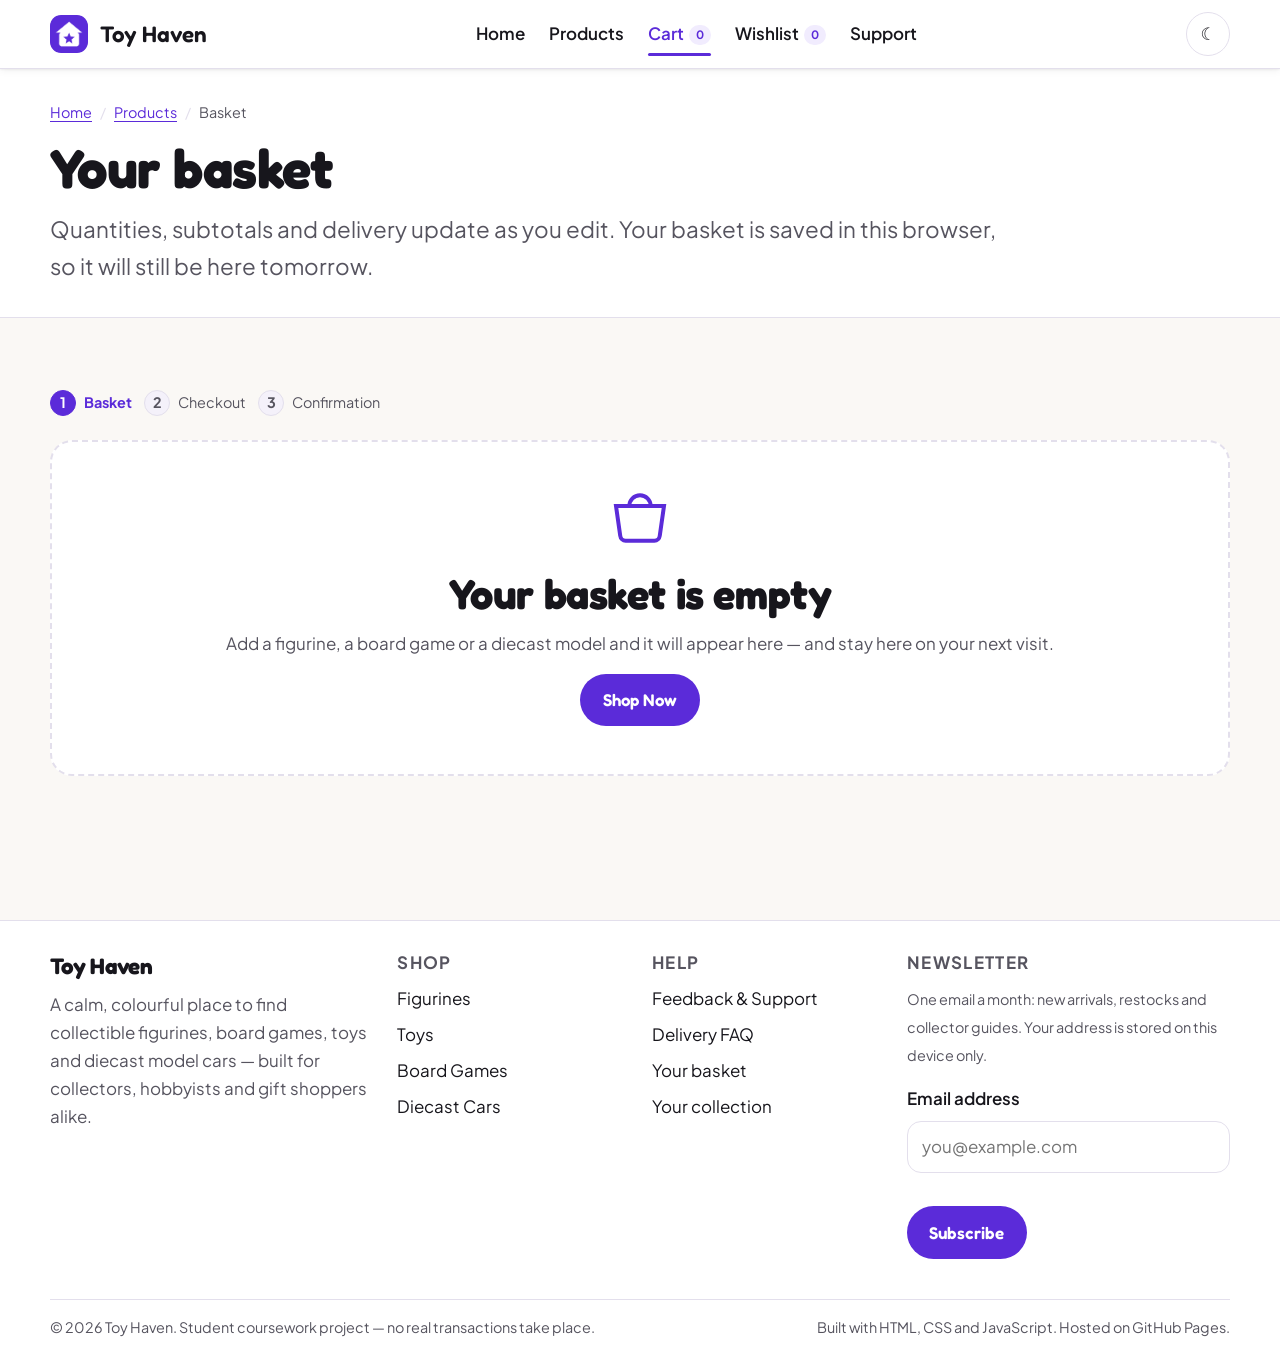
==== cart.html @ 054e1500 "Toy Haven: multi-page front-end toy store (HTML, CSS, JavaScript) Six pages, PWA, localStorage cart/" ====
<!DOCTYPE html>
<html lang="en" class="no-js" data-page="cart">
<head>
  <meta charset="utf-8">
  <meta name="viewport" content="width=device-width, initial-scale=1">
  <title>Your Basket | Toy Haven</title>
  <meta name="description" content="Review the items in your Toy Haven basket, adjust quantities, see delivery and VAT calculated live, then continue to the checkout.">
  <meta name="author" content="Toy Haven">
  <meta name="theme-color" content="#5b2bd9">
  <link rel="canonical" href="https://nihmathullahmazhar.github.io/toy-haven/cart.html">

  <meta property="og:type" content="website">
  <meta property="og:site_name" content="Toy Haven">
  <meta property="og:title" content="Your Basket | Toy Haven">
  <meta property="og:description" content="Review the items in your Toy Haven basket, adjust quantities, see delivery and VAT calculated live, then continue to the checkout.">
  <meta property="og:url" content="https://nihmathullahmazhar.github.io/toy-haven/cart.html">
  <meta property="og:image" content="https://nihmathullahmazhar.github.io/toy-haven/assets/img/og-image.png">
  <meta name="twitter:card" content="summary_large_image">

  <link rel="icon" href="assets/icons/favicon.ico" sizes="any">
  <link rel="icon" type="image/png" href="assets/icons/icon-32.png" sizes="32x32">
  <link rel="apple-touch-icon" href="assets/icons/icon-180.png">
  <link rel="manifest" href="manifest.webmanifest">

  <link rel="preconnect" href="https://fonts.googleapis.com">
  <link rel="preconnect" href="https://fonts.gstatic.com" crossorigin>
  <!-- Fonts are loaded without blocking the first paint; the fallback stack
       in base.css is used until they arrive. -->
  <link rel="preload" as="style" href="https://fonts.googleapis.com/css2?family=Fredoka:wght@400;500;600&amp;family=Plus+Jakarta+Sans:wght@400;500;600;700&amp;display=swap" onload="this.onload=null;this.rel='stylesheet'">
  <noscript>
    <link rel="stylesheet" href="https://fonts.googleapis.com/css2?family=Fredoka:wght@400;500;600&amp;family=Plus+Jakarta+Sans:wght@400;500;600;700&amp;display=swap">
  </noscript>

  <link rel="stylesheet" href="css/base.css">
  <link rel="stylesheet" href="css/components.css">
  <link rel="stylesheet" href="css/pages.css">
</head>
<body>
  <a class="skip-link" href="#main">Skip to main content</a>

  <header class="site-header">
    <div class="wrap site-header__inner">
      <a class="brand" href="index.html">
        <img src="assets/icons/icon-192.png" alt="" width="38" height="38">
        <span>Toy Haven</span>
      </a>

      <nav class="nav" id="primary-nav" aria-label="Main navigation">
        <ul class="nav__list">
          <li><a class="nav__link" href="index.html">Home</a></li>
          <li><a class="nav__link" href="products.html">Products</a></li>
          <li><a class="nav__link" href="cart.html" aria-current="page">Cart <span class="nav-count" data-cart-count>0</span></a></li>
          <li><a class="nav__link" href="wishlist.html">Wishlist <span class="nav-count" data-wishlist-count>0</span></a></li>
          <li><a class="nav__link" href="support.html">Support</a></li>
        </ul>
      </nav>

      <div class="header-actions">
        <button type="button" class="icon-btn" data-theme-toggle aria-pressed="false" aria-label="Switch to dark theme">
          <span class="theme-icon" aria-hidden="true">&#9790;</span>
        </button>
        <button type="button" class="hamburger" aria-expanded="false" aria-controls="primary-nav" aria-label="Toggle navigation menu">
          <span class="hamburger__box">
            <span class="hamburger__bar"></span>
            <span class="hamburger__bar"></span>
            <span class="hamburger__bar"></span>
          </span>
        </button>
      </div>
    </div>
  </header>

  <main id="main">
    <section class="page-head">
      <div class="wrap">
        <nav aria-label="Breadcrumb">
          <ol class="breadcrumb">
            <li><a href="index.html">Home</a></li>
            <li><a href="products.html">Products</a></li>
            <li aria-current="page">Basket</li>
          </ol>
        </nav>
        <h1>Your basket</h1>
        <p class="lead mb-0">Quantities, subtotals and delivery update as you edit. Your basket is saved in this browser, so it will still be here tomorrow.</p>
      </div>
    </section>

    <section class="section wrap" aria-labelledby="cart-title">
      <h2 class="visually-hidden" id="cart-title">Basket contents</h2>

      <ol class="progress-steps">
        <li data-step="1" aria-current="step">Basket</li>
        <li data-step="2">Checkout</li>
        <li data-step="3">Confirmation</li>
      </ol>

      <div class="cart-layout" data-cart-layout>
        <div>
          <div class="table-scroll" data-cart-table-wrap>
            <table class="table">
              <caption>Items in your basket</caption>
              <thead>
                <tr>
                  <th scope="col">Product</th>
                  <th scope="col" class="num">Price</th>
                  <th scope="col">Quantity</th>
                  <th scope="col" class="num">Subtotal</th>
                  <th scope="col"><span class="visually-hidden">Remove</span></th>
                </tr>
              </thead>
              <tbody data-cart-body></tbody>
            </table>
          </div>

          <div class="cluster mt-5">
            <a class="btn btn--ghost" href="products.html">Continue shopping</a>
            <button type="button" class="btn btn--danger" data-clear-cart>Clear cart</button>
          </div>
        </div>

        <section class="summary" aria-labelledby="summary-title">
          <h2 id="summary-title">Order summary</h2>
          <div class="summary__row"><span>Subtotal</span><span data-summary-subtotal>&pound;0.00</span></div>
          <div class="summary__row"><span>Delivery</span><span data-summary-shipping>&pound;0.00</span></div>
          <div class="summary__row"><span>VAT (5%)</span><span data-summary-tax>&pound;0.00</span></div>
          <div class="summary__row summary__row--total"><span>Total</span><span data-summary-total>&pound;0.00</span></div>
          <p class="muted" data-shipping-note role="status"><small>Spend &pound;60 for free delivery.</small></p>
          <a class="btn btn--block" href="checkout.html" data-checkout-link>Proceed to Checkout</a>
        </section>
      </div>

      <div data-cart-empty hidden></div>
    </section>
  </main>

  <footer class="site-footer">
    <div class="wrap">
      <div class="footer-grid">
        <div>
          <h2>Toy Haven</h2>
          <p class="muted">A calm, colourful place to find collectible figurines, board games, toys and diecast model cars — built for collectors, hobbyists and gift shoppers alike.</p>
        </div>

        <div>
          <h3>Shop</h3>
          <ul class="footer-list">
            <li><a href="products.html?category=figurines">Figurines</a></li>
            <li><a href="products.html?category=toys">Toys</a></li>
            <li><a href="products.html?category=board-games">Board Games</a></li>
            <li><a href="products.html?category=diecast">Diecast Cars</a></li>
          </ul>
        </div>

        <div>
          <h3>Help</h3>
          <ul class="footer-list">
            <li><a href="support.html">Feedback &amp; Support</a></li>
            <li><a href="support.html#faq">Delivery FAQ</a></li>
            <li><a href="cart.html">Your basket</a></li>
            <li><a href="wishlist.html">Your collection</a></li>
          </ul>
        </div>

        <div>
          <h3>Newsletter</h3>
          <p class="muted"><small>One email a month: new arrivals, restocks and collector guides. Your address is stored on this device only.</small></p>
          <form class="newsletter" data-newsletter-form novalidate>
            <div class="field">
              <label for="newsletter-email">Email address</label>
              <input class="input" type="email" id="newsletter-email" name="email" autocomplete="email" placeholder="you@example.com">
              <span class="error-text" id="newsletter-email-error" role="alert"></span>
            </div>
            <button class="btn" type="submit">Subscribe</button>
          </form>
          <p class="muted" data-newsletter-note role="status"><small></small></p>
        </div>
      </div>

      <div class="footer-bottom">
        <p class="mb-0"><small>&copy; <span data-year>2026</span> Toy Haven. Student coursework project — no real transactions take place.</small></p>
        <p class="mb-0"><small>Built with HTML, CSS and JavaScript. Hosted on GitHub Pages.</small></p>
      </div>
    </div>
  </footer>

  <script src="js/data.js"></script>
  <script src="js/app.js"></script>
  <script src="js/cart.js"></script>
</body>
</html>
---- css/base.css ----
/* ==========================================================================
   Toy Haven — base.css
   Design tokens, reset, typography, layout primitives and utilities.
   Load order: base.css → components.css → pages.css
   ========================================================================== */

/* --------------------------------------------------------------------------
   1. Design tokens
   -------------------------------------------------------------------------- */
:root {
  /* Brand palette */
  --brand: #5b2bd9;
  --brand-strong: #4a1fbf;
  --brand-soft: #f1ecfe;
  --accent: #ff9f1c;
  --accent-soft: #fff3e0;
  --mint: #0f8f86;
  --mint-soft: #e3f6f4;
  --rose: #c2255c;
  --rose-soft: #ffe9f1;

  /* Neutrals */
  --bg: #faf8f5;
  --surface: #ffffff;
  --surface-2: #f4f1fa;
  --ink: #17161c;
  --ink-soft: #56545f;
  --line: #e3dfec;

  /* Feedback */
  --ok: #0b7a4b;
  --ok-soft: #e4f6ec;
  --danger: #b3261e;
  --danger-soft: #fdeceb;

  /* Typography */
  --font-display: "Fredoka", "Trebuchet MS", "Segoe UI", sans-serif;
  --font-body: "Plus Jakarta Sans", "Segoe UI", system-ui, -apple-system, Arial, sans-serif;
  --step--1: clamp(0.82rem, 0.79rem + 0.15vw, 0.9rem);
  --step-0: clamp(0.98rem, 0.95rem + 0.18vw, 1.06rem);
  --step-1: clamp(1.16rem, 1.08rem + 0.4vw, 1.4rem);
  --step-2: clamp(1.4rem, 1.24rem + 0.8vw, 1.9rem);
  --step-3: clamp(1.75rem, 1.45rem + 1.5vw, 2.6rem);
  --step-4: clamp(2.1rem, 1.6rem + 2.4vw, 3.4rem);

  /* Space + shape */
  --space-1: 0.25rem;
  --space-2: 0.5rem;
  --space-3: 0.75rem;
  --space-4: 1rem;
  --space-5: 1.5rem;
  --space-6: 2rem;
  --space-7: 3rem;
  --space-8: 4.5rem;
  --radius-s: 8px;
  --radius-m: 14px;
  --radius-l: 22px;
  --radius-pill: 999px;
  --shadow-s: 0 1px 2px rgba(23, 22, 28, 0.06), 0 2px 8px rgba(23, 22, 28, 0.05);
  --shadow-m: 0 6px 18px rgba(23, 22, 28, 0.08);
  --shadow-l: 0 18px 48px rgba(23, 22, 28, 0.14);
  --ring: 0 0 0 3px rgba(91, 43, 217, 0.35);

  /* Motion */
  --ease: cubic-bezier(0.22, 0.61, 0.36, 1);
  --speed: 220ms;
  --wrap: 1180px;
}

/* Dark theme — toggled by the theme button, persisted in localStorage. */
[data-theme="dark"] {
  --brand: #b49bff;
  --brand-strong: #cbbcff;
  --brand-soft: #241d3c;
  --accent: #ffb84d;
  --accent-soft: #33260f;
  --mint: #5fd6c9;
  --mint-soft: #10312e;
  --rose: #ff8fb4;
  --rose-soft: #3a1524;

  --bg: #121118;
  --surface: #1b1a23;
  --surface-2: #23212e;
  --ink: #f5f3f9;
  --ink-soft: #bab6c6;
  --line: #322f3f;

  --ok: #6fdba2;
  --ok-soft: #12301f;
  --danger: #ff9a92;
  --danger-soft: #3a1a17;

  --shadow-s: 0 1px 2px rgba(0, 0, 0, 0.5);
  --shadow-m: 0 6px 18px rgba(0, 0, 0, 0.5);
  --shadow-l: 0 18px 48px rgba(0, 0, 0, 0.6);
  --ring: 0 0 0 3px rgba(180, 155, 255, 0.45);
}

/* --------------------------------------------------------------------------
   2. Reset
   -------------------------------------------------------------------------- */
*,
*::before,
*::after {
  box-sizing: border-box;
}

html {
  scroll-behavior: smooth;
  -webkit-text-size-adjust: 100%;
}

body {
  margin: 0;
  background-color: var(--bg);
  color: var(--ink);
  font-family: var(--font-body);
  font-size: var(--step-0);
  line-height: 1.65;
  min-height: 100vh;
  display: flex;
  flex-direction: column;
}

[hidden] {
  display: none !important;
}

img,
picture,
svg {
  display: block;
  max-width: 100%;
  height: auto;
}

button,
input,
select,
textarea {
  font: inherit;
  color: inherit;
}

/* --------------------------------------------------------------------------
   3. Typography
   -------------------------------------------------------------------------- */
h1,
h2,
h3,
h4 {
  font-family: var(--font-display);
  line-height: 1.15;
  margin: 0 0 var(--space-3);
  letter-spacing: -0.01em;
}

h1 { font-size: var(--step-4); }
h2 { font-size: var(--step-3); }
h3 { font-size: var(--step-2); }
h4 { font-size: var(--step-1); }

p { margin: 0 0 var(--space-4); }

a {
  color: var(--brand);
  text-decoration-thickness: 1px;
  text-underline-offset: 3px;
}

a:hover { color: var(--brand-strong); }

ul, ol { margin: 0 0 var(--space-4); padding-left: 1.25rem; }
li { margin-bottom: var(--space-2); }

small { font-size: var(--step--1); }

:focus-visible {
  outline: 3px solid var(--brand);
  outline-offset: 2px;
  border-radius: var(--radius-s);
}

/* --------------------------------------------------------------------------
   4. Layout primitives
   -------------------------------------------------------------------------- */
.wrap {
  width: min(100% - 2rem, var(--wrap));
  margin-inline: auto;
}

.section {
  padding-block: var(--space-7);
}

.section--tight { padding-block: var(--space-6); }

.section-head {
  display: flex;
  flex-wrap: wrap;
  align-items: flex-end;
  justify-content: space-between;
  gap: var(--space-4);
  margin-bottom: var(--space-5);
}

.section-head p { margin: 0; color: var(--ink-soft); max-width: 56ch; }

main { flex: 1 1 auto; }

.grid {
  display: grid;
  gap: var(--space-5);
}

.grid--cards {
  grid-template-columns: repeat(auto-fill, minmax(240px, 1fr));
}

.grid--halves {
  grid-template-columns: 1fr;
}

.stack > * + * { margin-top: var(--space-4); }

.cluster {
  display: flex;
  flex-wrap: wrap;
  gap: var(--space-3);
  align-items: center;
}

/* --------------------------------------------------------------------------
   5. Utilities
   -------------------------------------------------------------------------- */
.eyebrow {
  display: inline-block;
  font-family: var(--font-display);
  font-size: var(--step--1);
  letter-spacing: 0.12em;
  text-transform: uppercase;
  color: var(--brand);
  background-color: var(--brand-soft);
  border-radius: var(--radius-pill);
  padding: 0.25rem 0.75rem;
  margin-bottom: var(--space-3);
}

.lead { font-size: var(--step-1); color: var(--ink-soft); max-width: 60ch; }
.muted { color: var(--ink-soft); }
.center { text-align: center; }
.mx-auto { margin-inline: auto; }
.mb-0 { margin-bottom: 0; }
.mt-5 { margin-top: var(--space-5); }
.full { width: 100%; }

/* Visible only to screen readers. */
.visually-hidden {
  position: absolute;
  width: 1px;
  height: 1px;
  margin: -1px;
  padding: 0;
  overflow: hidden;
  clip: rect(0, 0, 0, 0);
  clip-path: inset(50%);
  white-space: nowrap;
  border: 0;
}

.skip-link {
  position: absolute;
  left: var(--space-4);
  top: -100px;
  z-index: 200;
  background-color: var(--brand);
  color: #ffffff;
  padding: var(--space-3) var(--space-4);
  border-radius: var(--radius-s);
  text-decoration: none;
  transition: top var(--speed) var(--ease);
}

.skip-link:focus {
  top: var(--space-4);
  color: #ffffff;
}

/* --------------------------------------------------------------------------
   6. Scroll reveal (progressively enhanced by js/app.js)
   -------------------------------------------------------------------------- */
.reveal {
  opacity: 0;
  transform: translateY(22px);
  transition: opacity 600ms var(--ease), transform 600ms var(--ease);
}

.reveal.is-visible {
  opacity: 1;
  transform: none;
}

.no-js .reveal {
  opacity: 1;
  transform: none;
}

/* --------------------------------------------------------------------------
   7. Responsive breakpoints
   -------------------------------------------------------------------------- */
@media (min-width: 40em) {
  .grid--cards { grid-template-columns: repeat(auto-fill, minmax(260px, 1fr)); }
  .section { padding-block: var(--space-8); }
}

@media (min-width: 60em) {
  .grid--halves { grid-template-columns: 1fr 1fr; gap: var(--space-7); }
}

@media (prefers-reduced-motion: reduce) {
  html { scroll-behavior: auto; }

  *,
  *::before,
  *::after {
    animation-duration: 0.001ms !important;
    animation-iteration-count: 1 !important;
    transition-duration: 0.001ms !important;
  }

  .reveal { opacity: 1; transform: none; }
}

@media print {
  .site-header,
  .site-footer,
  .toast-stack { display: none; }
  body { background-color: #ffffff; color: #000000; }
}
---- css/components.css ----
/* ==========================================================================
   Toy Haven — components.css
   Reusable interface pieces shared by every page: header, buttons, cards,
   forms, tables, modal, toasts, accordion and footer.
   ========================================================================== */

/* --------------------------------------------------------------------------
   1. Site header and navigation
   -------------------------------------------------------------------------- */
.site-header {
  position: sticky;
  top: 0;
  z-index: 100;
  background-color: var(--surface);
  border-bottom: 1px solid var(--line);
  box-shadow: var(--shadow-s);
}

.site-header__inner {
  display: flex;
  align-items: center;
  justify-content: space-between;
  gap: var(--space-4);
  padding-block: var(--space-3);
}

.brand {
  display: inline-flex;
  align-items: center;
  gap: var(--space-3);
  font-family: var(--font-display);
  font-size: var(--step-1);
  font-weight: 600;
  color: var(--ink);
  text-decoration: none;
}

.brand:hover { color: var(--brand); }
.brand img { width: 38px; height: 38px; border-radius: 11px; }

.nav {
  display: flex;
  align-items: center;
  gap: var(--space-5);
}

.nav__list {
  display: flex;
  align-items: center;
  gap: var(--space-5);
  list-style: none;
  margin: 0;
  padding: 0;
}

.nav__list li { margin: 0; }

.nav__link {
  position: relative;
  color: var(--ink);
  text-decoration: none;
  font-weight: 600;
  padding-block: var(--space-2);
  display: inline-block;
}

.nav__link::after {
  content: "";
  position: absolute;
  left: 0;
  bottom: 0;
  width: 100%;
  height: 3px;
  border-radius: 3px;
  background-color: var(--brand);
  transform: scaleX(0);
  transform-origin: left;
  transition: transform var(--speed) var(--ease);
}

.nav__link:hover,
.nav__link:focus-visible { color: var(--brand); }
.nav__link:hover::after { transform: scaleX(1); }

.nav__link[aria-current="page"] { color: var(--brand); }
.nav__link[aria-current="page"]::after { transform: scaleX(1); }

.header-actions {
  display: flex;
  align-items: center;
  gap: var(--space-2);
}

/* Icon buttons (cart, wishlist, theme) */
.icon-btn {
  position: relative;
  display: inline-flex;
  align-items: center;
  justify-content: center;
  gap: var(--space-2);
  width: 44px;
  height: 44px;
  border: 1px solid var(--line);
  border-radius: var(--radius-pill);
  background-color: var(--surface);
  color: var(--ink);
  cursor: pointer;
  text-decoration: none;
  transition: transform var(--speed) var(--ease), background-color var(--speed) var(--ease), border-color var(--speed) var(--ease);
}

.icon-btn:hover {
  background-color: var(--brand-soft);
  border-color: var(--brand);
  color: var(--brand);
  transform: translateY(-2px);
}

.icon-btn svg { width: 20px; height: 20px; }

.badge-count {
  position: absolute;
  top: -6px;
  right: -6px;
  min-width: 22px;
  height: 22px;
  padding: 0 5px;
  border-radius: var(--radius-pill);
  background-color: var(--rose);
  color: #ffffff;
  font-size: 0.72rem;
  font-weight: 700;
  line-height: 22px;
  text-align: center;
}

[data-theme="dark"] .badge-count { color: #2b0a17; }

.badge-count.is-bumped { animation: bump 400ms var(--ease); }

/* Animated hamburger */
.hamburger {
  display: none;
  width: 44px;
  height: 44px;
  border: 1px solid var(--line);
  border-radius: var(--radius-pill);
  background-color: var(--surface);
  cursor: pointer;
  padding: 0;
}

.hamburger__box {
  display: block;
  width: 20px;
  height: 14px;
  margin: 0 auto;
  position: relative;
}

.hamburger__bar {
  position: absolute;
  left: 0;
  width: 100%;
  height: 2px;
  border-radius: 2px;
  background-color: var(--ink);
  transition: transform var(--speed) var(--ease), opacity var(--speed) var(--ease), top var(--speed) var(--ease);
}

.hamburger__bar:nth-child(1) { top: 0; }
.hamburger__bar:nth-child(2) { top: 6px; }
.hamburger__bar:nth-child(3) { top: 12px; }

.hamburger[aria-expanded="true"] .hamburger__bar:nth-child(1) { top: 6px; transform: rotate(45deg); }
.hamburger[aria-expanded="true"] .hamburger__bar:nth-child(2) { opacity: 0; }
.hamburger[aria-expanded="true"] .hamburger__bar:nth-child(3) { top: 6px; transform: rotate(-45deg); }

/* --------------------------------------------------------------------------
   2. Buttons
   -------------------------------------------------------------------------- */
.btn {
  --btn-bg: var(--brand);
  --btn-fg: #ffffff;
  display: inline-flex;
  align-items: center;
  justify-content: center;
  gap: var(--space-2);
  padding: 0.7rem 1.35rem;
  border: 1px solid transparent;
  border-radius: var(--radius-pill);
  background-color: var(--btn-bg);
  color: var(--btn-fg);
  font-family: var(--font-display);
  font-size: var(--step-0);
  font-weight: 600;
  text-decoration: none;
  cursor: pointer;
  transition: transform var(--speed) var(--ease), box-shadow var(--speed) var(--ease), background-color var(--speed) var(--ease);
}

.btn:hover {
  transform: translateY(-2px);
  box-shadow: var(--shadow-m);
  color: var(--btn-fg);
}

.btn:active { transform: translateY(0); }

[data-theme="dark"] .btn { --btn-fg: #17102e; }

.btn--ghost {
  --btn-bg: transparent;
  --btn-fg: var(--brand);
  border-color: var(--brand);
}

[data-theme="dark"] .btn--ghost { --btn-fg: var(--brand); }

.btn--ghost:hover { background-color: var(--brand-soft); }

.btn--quiet {
  --btn-bg: var(--surface-2);
  --btn-fg: var(--ink);
  border-color: var(--line);
}

[data-theme="dark"] .btn--quiet { --btn-fg: var(--ink); }

.btn--danger {
  --btn-bg: var(--danger-soft);
  --btn-fg: var(--danger);
  border-color: var(--danger);
}

[data-theme="dark"] .btn--danger { --btn-fg: var(--danger); }

.btn--small { padding: 0.42rem 0.9rem; font-size: var(--step--1); }
.btn--block { width: 100%; }
.btn[disabled] { opacity: 0.55; cursor: not-allowed; transform: none; box-shadow: none; }

/* --------------------------------------------------------------------------
   3. Chips and tags
   -------------------------------------------------------------------------- */
.chip {
  display: inline-flex;
  align-items: center;
  gap: var(--space-2);
  padding: 0.4rem 0.95rem;
  border: 1px solid var(--line);
  border-radius: var(--radius-pill);
  background-color: var(--surface);
  color: var(--ink);
  font-size: var(--step--1);
  font-weight: 600;
  cursor: pointer;
  transition: background-color var(--speed) var(--ease), color var(--speed) var(--ease), border-color var(--speed) var(--ease), transform var(--speed) var(--ease);
}

.chip:hover { transform: translateY(-2px); border-color: var(--brand); color: var(--brand); }

.chip[aria-pressed="true"] {
  background-color: var(--brand);
  border-color: var(--brand);
  color: #ffffff;
}

[data-theme="dark"] .chip[aria-pressed="true"] { color: #17102e; }

/* Keep the count inside a selected chip readable against the brand fill. */
.chip[aria-pressed="true"] .muted { color: inherit; }

.tag {
  display: inline-block;
  padding: 0.2rem 0.6rem;
  border-radius: var(--radius-pill);
  font-size: 0.72rem;
  font-weight: 700;
  letter-spacing: 0.04em;
  text-transform: uppercase;
  background-color: var(--accent-soft);
  color: #8a4b00;
}

[data-theme="dark"] .tag { color: var(--accent); }

.tag--mint { background-color: var(--mint-soft); color: var(--mint); }
.tag--rose { background-color: var(--rose-soft); color: var(--rose); }
.tag--brand { background-color: var(--brand-soft); color: var(--brand); }

/* --------------------------------------------------------------------------
   4. Cards
   -------------------------------------------------------------------------- */
.card {
  background-color: var(--surface);
  border: 1px solid var(--line);
  border-radius: var(--radius-l);
  box-shadow: var(--shadow-s);
  padding: var(--space-5);
}

.product-card {
  display: flex;
  flex-direction: column;
  background-color: var(--surface);
  border: 1px solid var(--line);
  border-radius: var(--radius-l);
  overflow: hidden;
  box-shadow: var(--shadow-s);
  transition: transform var(--speed) var(--ease), box-shadow var(--speed) var(--ease), border-color var(--speed) var(--ease);
}

.product-card:hover,
.product-card:focus-within {
  transform: translateY(-6px);
  box-shadow: var(--shadow-l);
  border-color: var(--brand);
}

.product-card__media {
  position: relative;
  background-color: var(--surface-2);
}

.product-card__media img {
  width: 100%;
  aspect-ratio: 1 / 1;
  object-fit: cover;
  transition: transform 400ms var(--ease);
}

.product-card:hover .product-card__media img { transform: scale(1.05); }

.product-card__tag {
  position: absolute;
  top: var(--space-3);
  left: var(--space-3);
}

.product-card__body {
  display: flex;
  flex-direction: column;
  gap: var(--space-2);
  padding: var(--space-4);
  flex: 1 1 auto;
}

.product-card__title {
  font-size: var(--step-1);
  margin: 0;
}

.product-card__meta {
  display: flex;
  flex-wrap: wrap;
  gap: var(--space-2);
  align-items: center;
  color: var(--ink-soft);
  font-size: var(--step--1);
  margin: 0;
}

.product-card__price {
  font-family: var(--font-display);
  font-size: var(--step-2);
  font-weight: 600;
  color: var(--brand);
  margin: 0;
}

.product-card__actions {
  display: flex;
  gap: var(--space-2);
  margin-top: auto;
  padding-top: var(--space-3);
}

.product-card__actions .btn { flex: 1 1 auto; }

.wish-btn {
  flex: 0 0 auto;
  width: 44px;
  height: 44px;
  display: inline-flex;
  align-items: center;
  justify-content: center;
  border: 1px solid var(--line);
  border-radius: var(--radius-pill);
  background-color: var(--surface);
  color: var(--ink-soft);
  cursor: pointer;
  transition: color var(--speed) var(--ease), border-color var(--speed) var(--ease), transform var(--speed) var(--ease);
}

.wish-btn:hover { color: var(--rose); border-color: var(--rose); transform: scale(1.08); }
.wish-btn[aria-pressed="true"] { color: var(--rose); border-color: var(--rose); background-color: var(--rose-soft); }
.wish-btn svg { width: 20px; height: 20px; }

.rating {
  display: inline-flex;
  align-items: center;
  gap: 0.25rem;
  color: var(--ink-soft);
  font-size: var(--step--1);
}

.rating svg { width: 15px; height: 15px; color: var(--accent); }

/* --------------------------------------------------------------------------
   5. Forms
   -------------------------------------------------------------------------- */
.field { margin-bottom: var(--space-4); }

.field label,
.fieldset-legend {
  display: block;
  font-weight: 600;
  margin-bottom: var(--space-2);
}

.field .hint {
  display: block;
  color: var(--ink-soft);
  font-size: var(--step--1);
  margin-bottom: var(--space-2);
}

.input,
.select,
.textarea {
  width: 100%;
  padding: 0.7rem 0.9rem;
  border: 1px solid var(--line);
  border-radius: var(--radius-m);
  background-color: var(--surface);
  transition: border-color var(--speed) var(--ease), box-shadow var(--speed) var(--ease);
}

.input:focus,
.select:focus,
.textarea:focus {
  border-color: var(--brand);
  box-shadow: var(--ring);
  outline: none;
}

.textarea { min-height: 140px; resize: vertical; }

.field--invalid .input,
.field--invalid .select,
.field--invalid .textarea {
  border-color: var(--danger);
  background-color: var(--danger-soft);
}

.error-text {
  display: block;
  min-height: 1.2em;
  color: var(--danger);
  font-size: var(--step--1);
  font-weight: 600;
  margin-top: var(--space-1);
}

fieldset {
  border: 1px solid var(--line);
  border-radius: var(--radius-m);
  padding: var(--space-4);
  margin: 0 0 var(--space-4);
}

legend { font-weight: 700; padding-inline: var(--space-2); }

.radio-row {
  display: flex;
  flex-wrap: wrap;
  gap: var(--space-3);
}

.radio-card {
  display: flex;
  align-items: center;
  gap: var(--space-3);
  flex: 1 1 200px;
  padding: var(--space-3) var(--space-4);
  border: 1px solid var(--line);
  border-radius: var(--radius-m);
  background-color: var(--surface);
  cursor: pointer;
  transition: border-color var(--speed) var(--ease), background-color var(--speed) var(--ease);
  font-weight: 600;
  margin-bottom: 0;
}

.radio-card:hover { border-color: var(--brand); background-color: var(--brand-soft); }
.radio-card input { accent-color: var(--brand); width: 20px; height: 20px; }

.newsletter {
  display: flex;
  flex-wrap: wrap;
  gap: var(--space-3);
  align-items: flex-start;
}

.newsletter .field { flex: 1 1 220px; margin-bottom: 0; }

/* --------------------------------------------------------------------------
   6. Tables
   -------------------------------------------------------------------------- */
.table-scroll { overflow-x: auto; }

.table {
  width: 100%;
  border-collapse: collapse;
  background-color: var(--surface);
  border: 1px solid var(--line);
  border-radius: var(--radius-m);
  overflow: hidden;
}

.table caption {
  caption-side: top;
  text-align: left;
  font-weight: 700;
  padding-bottom: var(--space-3);
  color: var(--ink-soft);
}

.table th,
.table td {
  padding: var(--space-3) var(--space-4);
  text-align: left;
  border-bottom: 1px solid var(--line);
  vertical-align: middle;
}

.table thead th {
  background-color: var(--surface-2);
  font-family: var(--font-display);
  font-size: var(--step--1);
  letter-spacing: 0.04em;
  text-transform: uppercase;
}

.table tbody tr:last-child td { border-bottom: none; }
.table .num { text-align: right; white-space: nowrap; }

/* --------------------------------------------------------------------------
   7. Modal dialog
   -------------------------------------------------------------------------- */
.modal {
  position: fixed;
  inset: 0;
  z-index: 150;
  display: flex;
  align-items: center;
  justify-content: center;
  padding: var(--space-4);
  background-color: rgba(23, 22, 28, 0.6);
  opacity: 0;
  visibility: hidden;
  transition: opacity var(--speed) var(--ease), visibility var(--speed) var(--ease);
}

.modal.is-open { opacity: 1; visibility: visible; }

.modal__panel {
  position: relative;
  width: min(100%, 880px);
  max-height: 90vh;
  overflow-y: auto;
  background-color: var(--surface);
  border-radius: var(--radius-l);
  box-shadow: var(--shadow-l);
  padding: var(--space-5);
  transform: translateY(24px) scale(0.97);
  transition: transform 300ms var(--ease);
}

.modal.is-open .modal__panel { transform: none; }

.modal__close {
  position: absolute;
  top: var(--space-3);
  right: var(--space-3);
  width: 40px;
  height: 40px;
  border-radius: var(--radius-pill);
  border: 1px solid var(--line);
  background-color: var(--surface);
  cursor: pointer;
  font-size: 1.2rem;
  line-height: 1;
}

.modal__close:hover { background-color: var(--danger-soft); color: var(--danger); }

.modal__grid {
  display: grid;
  gap: var(--space-5);
  grid-template-columns: 1fr;
}

.modal__media img {
  width: 100%;
  border-radius: var(--radius-m);
  background-color: var(--surface-2);
}

/* --------------------------------------------------------------------------
   8. Toasts (custom alerts)
   -------------------------------------------------------------------------- */
.toast-stack {
  position: fixed;
  right: var(--space-4);
  bottom: var(--space-4);
  z-index: 180;
  display: flex;
  flex-direction: column;
  gap: var(--space-2);
  width: min(360px, calc(100vw - 2rem));
}

.toast {
  display: flex;
  align-items: flex-start;
  gap: var(--space-3);
  padding: var(--space-3) var(--space-4);
  border-radius: var(--radius-m);
  border: 1px solid var(--line);
  border-left: 5px solid var(--brand);
  background-color: var(--surface);
  box-shadow: var(--shadow-l);
  animation: toast-in 320ms var(--ease);
}

.toast--success { border-left-color: var(--ok); }
.toast--error { border-left-color: var(--danger); }
.toast--info { border-left-color: var(--brand); }
.toast.is-leaving { animation: toast-out 260ms var(--ease) forwards; }
.toast p { margin: 0; font-size: var(--step--1); }
.toast strong { display: block; font-family: var(--font-display); }

/* --------------------------------------------------------------------------
   9. Accordion (FAQ)
   -------------------------------------------------------------------------- */
.accordion {
  border: 1px solid var(--line);
  border-radius: var(--radius-m);
  background-color: var(--surface);
  overflow: hidden;
}

.accordion__item + .accordion__item { border-top: 1px solid var(--line); }

.accordion__trigger {
  display: flex;
  align-items: center;
  justify-content: space-between;
  gap: var(--space-4);
  width: 100%;
  padding: var(--space-4);
  border: 0;
  background-color: transparent;
  font-family: var(--font-display);
  font-size: var(--step-1);
  font-weight: 600;
  text-align: left;
  cursor: pointer;
  transition: background-color var(--speed) var(--ease);
}

.accordion__trigger:hover { background-color: var(--brand-soft); color: var(--brand); }

.accordion__icon {
  flex: 0 0 auto;
  width: 28px;
  height: 28px;
  display: inline-flex;
  align-items: center;
  justify-content: center;
  border-radius: var(--radius-pill);
  background-color: var(--brand-soft);
  color: var(--brand);
  font-size: 1.1rem;
  transition: transform var(--speed) var(--ease);
}

.accordion__trigger[aria-expanded="true"] .accordion__icon { transform: rotate(45deg); }

.accordion__panel { padding: 0 var(--space-4) var(--space-4); }
.accordion__panel p:last-child { margin-bottom: 0; }
.accordion__panel[hidden] { display: none; }

/* --------------------------------------------------------------------------
   10. Empty states and loaders
   -------------------------------------------------------------------------- */
.empty-state {
  text-align: center;
  padding: var(--space-7) var(--space-4);
  border: 2px dashed var(--line);
  border-radius: var(--radius-l);
  background-color: var(--surface);
}

.empty-state svg { width: 64px; height: 64px; margin: 0 auto var(--space-4); color: var(--brand); }

.loader {
  width: 46px;
  height: 46px;
  margin: var(--space-6) auto;
  border: 4px solid var(--brand-soft);
  border-top-color: var(--brand);
  border-radius: 50%;
  animation: spin 800ms linear infinite;
}

/* --------------------------------------------------------------------------
   11. Footer
   -------------------------------------------------------------------------- */
.site-footer {
  margin-top: var(--space-8);
  background-color: var(--surface);
  border-top: 1px solid var(--line);
  padding-block: var(--space-6) var(--space-4);
}

.footer-grid {
  display: grid;
  gap: var(--space-5);
  grid-template-columns: 1fr;
}

.footer-grid h2 { font-size: var(--step-1); }
.footer-grid h3 { font-size: var(--step-0); font-family: var(--font-body); text-transform: uppercase; letter-spacing: 0.08em; color: var(--ink-soft); }

.footer-list { list-style: none; margin: 0; padding: 0; }
.footer-list a { color: var(--ink); text-decoration: none; }
.footer-list a:hover { color: var(--brand); text-decoration: underline; }

.footer-bottom {
  display: flex;
  flex-wrap: wrap;
  gap: var(--space-3);
  justify-content: space-between;
  align-items: center;
  margin-top: var(--space-5);
  padding-top: var(--space-4);
  border-top: 1px solid var(--line);
  color: var(--ink-soft);
  font-size: var(--step--1);
}

/* --------------------------------------------------------------------------
   12. Animations
   -------------------------------------------------------------------------- */
@keyframes spin { to { transform: rotate(360deg); } }

@keyframes bump {
  0% { transform: scale(1); }
  40% { transform: scale(1.45); }
  100% { transform: scale(1); }
}

@keyframes toast-in {
  from { opacity: 0; transform: translateY(16px); }
  to { opacity: 1; transform: none; }
}

@keyframes toast-out {
  to { opacity: 0; transform: translateX(24px); }
}

@keyframes float-soft {
  0%, 100% { transform: translateY(0); }
  50% { transform: translateY(-12px); }
}

@keyframes pop-in {
  0% { opacity: 0; transform: scale(0.8); }
  60% { opacity: 1; transform: scale(1.06); }
  100% { transform: scale(1); }
}

/* --------------------------------------------------------------------------
   13. Responsive: mobile navigation
   -------------------------------------------------------------------------- */
@media (max-width: 55em) {
  .hamburger { display: block; }

  .nav {
    position: fixed;
    inset: 64px 0 auto 0;
    flex-direction: column;
    align-items: stretch;
    gap: 0;
    padding: var(--space-4);
    background-color: var(--surface);
    border-bottom: 1px solid var(--line);
    box-shadow: var(--shadow-l);
    transform: translateY(-130%);
    transition: transform 300ms var(--ease);
  }

  .nav.is-open { transform: none; }

  .nav__list {
    flex-direction: column;
    align-items: stretch;
    gap: 0;
  }

  .nav__list li + li { border-top: 1px solid var(--line); }
  .nav__link { padding: var(--space-3) var(--space-2); }
  .nav__link::after { display: none; }
}

@media (min-width: 48em) {
  .modal__grid { grid-template-columns: 0.9fr 1.1fr; }
  .footer-grid { grid-template-columns: 1.4fr 1fr 1fr 1.4fr; }
}

/* --------------------------------------------------------------------------
   14. Inline counters inside navigation links
   -------------------------------------------------------------------------- */
.nav-count {
  display: inline-block;
  min-width: 22px;
  padding: 0 6px;
  margin-left: 2px;
  border-radius: var(--radius-pill);
  background-color: var(--brand-soft);
  color: var(--brand);
  font-size: 0.72rem;
  font-weight: 700;
  line-height: 20px;
  text-align: center;
  vertical-align: middle;
}

.nav-count.is-bumped { animation: bump 400ms var(--ease); }
---- css/pages.css ----
/* ==========================================================================
   Toy Haven — pages.css
   Layout rules that belong to a single page or page type.
   ========================================================================== */

/* --------------------------------------------------------------------------
   1. Home — hero carousel
   -------------------------------------------------------------------------- */
.hero {
  position: relative;
  border-radius: 0 0 var(--radius-l) var(--radius-l);
  overflow: hidden;
  background-color: var(--surface-2);
}

.hero__slides {
  position: relative;
  min-height: 460px;
}

.hero__slide {
  position: absolute;
  inset: 0;
  display: flex;
  align-items: center;
  opacity: 0;
  visibility: hidden;
  transform: scale(1.04);
  transition: opacity 700ms var(--ease), transform 900ms var(--ease), visibility 700ms var(--ease);
}

.hero__slide.is-active { opacity: 1; visibility: visible; transform: none; }

.hero__bg {
  position: absolute;
  inset: 0;
  width: 100%;
  height: 100%;
  object-fit: cover;
  z-index: 0;
}

.hero__content {
  position: relative;
  z-index: 1;
  width: min(100% - 2rem, var(--wrap));
  margin-inline: auto;
  padding-block: var(--space-7) var(--space-8);
  max-width: 640px;
}

.hero__slide.is-active .hero__content > * {
  animation: pop-in 600ms var(--ease) backwards;
}

.hero__slide.is-active .hero__content > *:nth-child(2) { animation-delay: 80ms; }
.hero__slide.is-active .hero__content > *:nth-child(3) { animation-delay: 160ms; }
.hero__slide.is-active .hero__content > *:nth-child(4) { animation-delay: 240ms; }

.hero__title { color: #17161c; margin-bottom: var(--space-3); }
.hero__text { color: #3a3844; font-size: var(--step-1); max-width: 40ch; }

.hero__panel {
  background-color: rgba(255, 255, 255, 0.86);
  border-radius: var(--radius-l);
  padding: var(--space-5);
  box-shadow: var(--shadow-m);
}

/* The hero sits on a fixed light artwork, so its panel keeps light-theme
   colours in both themes to stay readable and accessible. */
.hero__panel .eyebrow {
  background-color: #f1ecfe;
  color: #4a1fbf;
}

.hero .btn {
  --btn-bg: #5b2bd9;
  --btn-fg: #ffffff;
}

.hero .btn--ghost {
  --btn-bg: transparent;
  --btn-fg: #4a1fbf;
  border-color: #4a1fbf;
}

.hero .btn--ghost:hover {
  background-color: #f1ecfe;
}

.hero__dot[aria-current="true"] {
  background-color: #5b2bd9;
  border-color: #5b2bd9;
}

.hero__controls {
  position: absolute;
  z-index: 2;
  left: 0;
  right: 0;
  bottom: var(--space-4);
  display: flex;
  align-items: center;
  justify-content: center;
  gap: var(--space-3);
}

.hero__dots {
  display: flex;
  gap: var(--space-2);
  list-style: none;
  margin: 0;
  padding: var(--space-2) var(--space-3);
  background-color: rgba(255, 255, 255, 0.86);
  border-radius: var(--radius-pill);
}

.hero__dots li { margin: 0; }

.hero__dot {
  width: 30px;
  height: 10px;
  padding: 0;
  border: 1px solid #6b6878;
  border-radius: var(--radius-pill);
  background-color: transparent;
  cursor: pointer;
  transition: background-color var(--speed) var(--ease), width var(--speed) var(--ease);
}

.hero__dot[aria-current="true"] { background-color: var(--brand); border-color: var(--brand); width: 46px; }

.hero__arrow {
  width: 42px;
  height: 42px;
  border-radius: var(--radius-pill);
  border: 1px solid #6b6878;
  background-color: rgba(255, 255, 255, 0.9);
  color: #17161c;
  cursor: pointer;
  font-size: 1.1rem;
  line-height: 1;
  transition: background-color var(--speed) var(--ease), transform var(--speed) var(--ease);
}

.hero__arrow:hover { background-color: #ffffff; transform: scale(1.08); }

/* --------------------------------------------------------------------------
   2. Home — supporting sections
   -------------------------------------------------------------------------- */
.category-grid {
  display: grid;
  gap: var(--space-4);
  grid-template-columns: repeat(2, 1fr);
}

.category-card {
  position: relative;
  display: block;
  padding: var(--space-5);
  border-radius: var(--radius-l);
  border: 1px solid var(--line);
  background-color: var(--surface);
  text-decoration: none;
  color: var(--ink);
  overflow: hidden;
  transition: transform var(--speed) var(--ease), box-shadow var(--speed) var(--ease);
}

.category-card::after {
  content: "";
  position: absolute;
  right: -40px;
  bottom: -40px;
  width: 130px;
  height: 130px;
  border-radius: 50%;
  background-color: var(--brand-soft);
  transition: transform 400ms var(--ease);
}

.category-card:hover { transform: translateY(-6px); box-shadow: var(--shadow-l); color: var(--ink); }
.category-card:hover::after { transform: scale(1.5); }
.category-card h3 { position: relative; z-index: 1; margin-bottom: var(--space-1); }
.category-card p { position: relative; z-index: 1; margin: 0; color: var(--ink-soft); font-size: var(--step--1); }

.feature-daily {
  display: grid;
  gap: var(--space-5);
  align-items: center;
  padding: var(--space-5);
  border-radius: var(--radius-l);
  border: 1px solid var(--line);
  background-image: linear-gradient(135deg, var(--brand-soft), var(--surface));
  box-shadow: var(--shadow-s);
}

.feature-daily__media img {
  width: 100%;
  border-radius: var(--radius-m);
  background-color: var(--surface);
  animation: float-soft 6s ease-in-out infinite;
}

.value-grid {
  display: grid;
  gap: var(--space-4);
  grid-template-columns: 1fr;
}

.value-card {
  padding: var(--space-5);
  border-radius: var(--radius-l);
  background-color: var(--surface);
  border: 1px solid var(--line);
}

.value-card__icon {
  width: 48px;
  height: 48px;
  display: inline-flex;
  align-items: center;
  justify-content: center;
  border-radius: var(--radius-m);
  background-color: var(--mint-soft);
  color: var(--mint);
  margin-bottom: var(--space-3);
}

.value-card__icon svg { width: 26px; height: 26px; }
.value-card h3 { font-size: var(--step-1); }
.value-card p { margin: 0; color: var(--ink-soft); }

.stats {
  display: grid;
  gap: var(--space-4);
  grid-template-columns: repeat(2, 1fr);
  text-align: center;
}

.stat__value {
  font-family: var(--font-display);
  font-size: var(--step-3);
  color: var(--brand);
  margin: 0;
}

.stat__label { margin: 0; color: var(--ink-soft); font-size: var(--step--1); }

.newsletter-band {
  border-radius: var(--radius-l);
  padding: var(--space-6);
  background-image: linear-gradient(135deg, var(--brand), #7c4dff);
  color: #ffffff;
}

.newsletter-band h2,
.newsletter-band p { color: #ffffff; }
.newsletter-band .error-text { color: #ffe3ea; }
.newsletter-band .input { color: var(--ink); }
.newsletter-band .btn { --btn-bg: #ffffff; --btn-fg: #4a1fbf; }

/* --------------------------------------------------------------------------
   3. Products page
   -------------------------------------------------------------------------- */
.page-head {
  background-color: var(--surface);
  border-bottom: 1px solid var(--line);
  padding-block: var(--space-6);
}

.breadcrumb {
  list-style: none;
  display: flex;
  flex-wrap: wrap;
  gap: var(--space-2);
  padding: 0;
  margin: 0 0 var(--space-3);
  font-size: var(--step--1);
  color: var(--ink-soft);
}

.breadcrumb li { margin: 0; }
.breadcrumb li + li::before { content: "/"; margin-right: var(--space-2); color: var(--line); }

.toolbar {
  display: grid;
  gap: var(--space-4);
  padding: var(--space-4);
  border: 1px solid var(--line);
  border-radius: var(--radius-l);
  background-color: var(--surface);
  margin-bottom: var(--space-5);
}

.toolbar__row {
  display: flex;
  flex-wrap: wrap;
  gap: var(--space-3);
  align-items: flex-end;
}

.toolbar__search { flex: 1 1 260px; margin-bottom: 0; }
.toolbar__sort { flex: 0 1 220px; margin-bottom: 0; }

.filter-group {
  display: flex;
  flex-wrap: wrap;
  gap: var(--space-2);
}

.results-line {
  display: flex;
  flex-wrap: wrap;
  gap: var(--space-3);
  justify-content: space-between;
  align-items: center;
  margin-bottom: var(--space-4);
  color: var(--ink-soft);
}

.spec-list {
  list-style: none;
  padding: 0;
  margin: 0 0 var(--space-4);
}

.spec-list li {
  display: flex;
  justify-content: space-between;
  gap: var(--space-4);
  padding-block: var(--space-2);
  border-bottom: 1px dashed var(--line);
}

.spec-list li:last-child { border-bottom: none; }
.spec-list dt, .spec-list span:first-child { color: var(--ink-soft); }

/* --------------------------------------------------------------------------
   4. Cart page
   -------------------------------------------------------------------------- */
.cart-layout {
  display: grid;
  gap: var(--space-5);
  grid-template-columns: 1fr;
  align-items: start;
}

.cart-item {
  flex-wrap: nowrap;
}

.cart-item__media {
  width: 84px;
  height: 84px;
  border-radius: var(--radius-m);
  background-color: var(--surface-2);
  object-fit: cover;
}

.cart-item__name {
  font-family: var(--font-display);
  font-weight: 600;
  margin: 0;
}

.qty {
  display: inline-flex;
  align-items: center;
  border: 1px solid var(--line);
  border-radius: var(--radius-pill);
  overflow: hidden;
  background-color: var(--surface);
}

.qty button {
  width: 36px;
  height: 36px;
  border: 0;
  background-color: transparent;
  font-size: 1.1rem;
  line-height: 1;
  cursor: pointer;
  color: var(--ink);
  transition: background-color var(--speed) var(--ease);
}

.qty button:hover { background-color: var(--brand-soft); color: var(--brand); }
.qty output { min-width: 38px; text-align: center; font-weight: 700; }

.summary {
  position: sticky;
  top: 90px;
  padding: var(--space-5);
  border: 1px solid var(--line);
  border-radius: var(--radius-l);
  background-color: var(--surface);
  box-shadow: var(--shadow-s);
}

.summary__row {
  display: flex;
  justify-content: space-between;
  gap: var(--space-4);
  padding-block: var(--space-2);
}

.summary__row--total {
  border-top: 1px solid var(--line);
  margin-top: var(--space-2);
  padding-top: var(--space-3);
  font-family: var(--font-display);
  font-size: var(--step-1);
  font-weight: 600;
}

.summary__row--total span:last-child { color: var(--brand); }

.progress-steps {
  display: flex;
  flex-wrap: wrap;
  gap: var(--space-3);
  list-style: none;
  margin: 0 0 var(--space-5);
  padding: 0;
  font-size: var(--step--1);
  color: var(--ink-soft);
}

.progress-steps li {
  display: flex;
  align-items: center;
  gap: var(--space-2);
  margin: 0;
}

.progress-steps li::before {
  content: attr(data-step);
  width: 26px;
  height: 26px;
  display: inline-flex;
  align-items: center;
  justify-content: center;
  border-radius: 50%;
  background-color: var(--surface-2);
  border: 1px solid var(--line);
  font-weight: 700;
}

.progress-steps li[aria-current="step"] { color: var(--brand); font-weight: 700; }
.progress-steps li[aria-current="step"]::before { background-color: var(--brand); border-color: var(--brand); color: #ffffff; }

/* --------------------------------------------------------------------------
   5. Checkout page
   -------------------------------------------------------------------------- */
.checkout-layout {
  display: grid;
  gap: var(--space-5);
  grid-template-columns: 1fr;
  align-items: start;
}

.order-line {
  display: flex;
  justify-content: space-between;
  gap: var(--space-3);
  padding-block: var(--space-2);
  border-bottom: 1px dashed var(--line);
}

.order-line:last-of-type { border-bottom: none; }
.order-line span:first-child { color: var(--ink-soft); }

.success-panel {
  text-align: center;
  padding: var(--space-7) var(--space-5);
  border-radius: var(--radius-l);
  border: 1px solid var(--ok);
  background-color: var(--ok-soft);
}

.success-check {
  width: 96px;
  height: 96px;
  margin: 0 auto var(--space-4);
  border-radius: 50%;
  background-color: var(--ok);
  display: flex;
  align-items: center;
  justify-content: center;
  animation: pop-in 500ms var(--ease);
}

.success-check svg {
  width: 46px;
  height: 46px;
  color: #ffffff;
  stroke-dasharray: 60;
  stroke-dashoffset: 60;
  animation: draw-check 700ms var(--ease) 220ms forwards;
}

@keyframes draw-check { to { stroke-dashoffset: 0; } }

.confetti {
  position: fixed;
  top: -12px;
  width: 10px;
  height: 16px;
  border-radius: 2px;
  z-index: 190;
  pointer-events: none;
  animation: confetti-fall 2.4s linear forwards;
}

@keyframes confetti-fall {
  0% { transform: translateY(0) rotate(0deg); opacity: 1; }
  100% { transform: translateY(102vh) rotate(680deg); opacity: 0; }
}

/* --------------------------------------------------------------------------
   6. Wishlist page
   -------------------------------------------------------------------------- */
.wish-card__status {
  display: flex;
  flex-wrap: wrap;
  gap: var(--space-2);
  margin-top: var(--space-3);
}

.status-pill {
  flex: 1 1 auto;
  text-align: center;
  padding: 0.35rem 0.6rem;
  border-radius: var(--radius-pill);
  border: 1px solid var(--line);
  background-color: var(--surface);
  font-size: var(--step--1);
  font-weight: 600;
  cursor: pointer;
  transition: background-color var(--speed) var(--ease), color var(--speed) var(--ease), border-color var(--speed) var(--ease);
}

.status-pill:hover { border-color: var(--brand); color: var(--brand); }
.status-pill[aria-pressed="true"] { background-color: var(--brand); border-color: var(--brand); color: #ffffff; }

[data-theme="dark"] .status-pill[aria-pressed="true"] { color: #17102e; }

.wish-summary {
  display: grid;
  gap: var(--space-3);
  grid-template-columns: repeat(2, 1fr);
  margin-bottom: var(--space-5);
}

.wish-summary__cell {
  padding: var(--space-4);
  border-radius: var(--radius-m);
  border: 1px solid var(--line);
  background-color: var(--surface);
  text-align: center;
}

/* --------------------------------------------------------------------------
   7. Support page
   -------------------------------------------------------------------------- */
.support-layout {
  display: grid;
  gap: var(--space-5);
  grid-template-columns: 1fr;
  align-items: start;
}

.contact-list { list-style: none; padding: 0; margin: 0; }

.contact-list li {
  display: flex;
  gap: var(--space-3);
  padding-block: var(--space-3);
  border-bottom: 1px solid var(--line);
}

.contact-list li:last-child { border-bottom: none; }
.contact-list strong { display: block; }

.feedback-log {
  margin-top: var(--space-5);
}

/* --------------------------------------------------------------------------
   8. Offline page
   -------------------------------------------------------------------------- */
.offline-hero {
  min-height: 60vh;
  display: flex;
  align-items: center;
  justify-content: center;
  text-align: center;
}

/* --------------------------------------------------------------------------
   9. Responsive
   -------------------------------------------------------------------------- */
@media (min-width: 40em) {
  .value-grid { grid-template-columns: repeat(2, 1fr); }
  .stats { grid-template-columns: repeat(4, 1fr); }
  .wish-summary { grid-template-columns: repeat(4, 1fr); }
  .hero__slides { min-height: 520px; }
}

@media (min-width: 60em) {
  .category-grid { grid-template-columns: repeat(4, 1fr); }
  .value-grid { grid-template-columns: repeat(4, 1fr); }
  .feature-daily { grid-template-columns: 0.8fr 1.2fr; padding: var(--space-6); }
  .cart-layout { grid-template-columns: 1.6fr 1fr; }
  .checkout-layout { grid-template-columns: 1.4fr 1fr; }
  .support-layout { grid-template-columns: 1.3fr 1fr; }
  .hero__slides { min-height: 580px; }
  .toolbar { grid-template-columns: 1fr; }
}
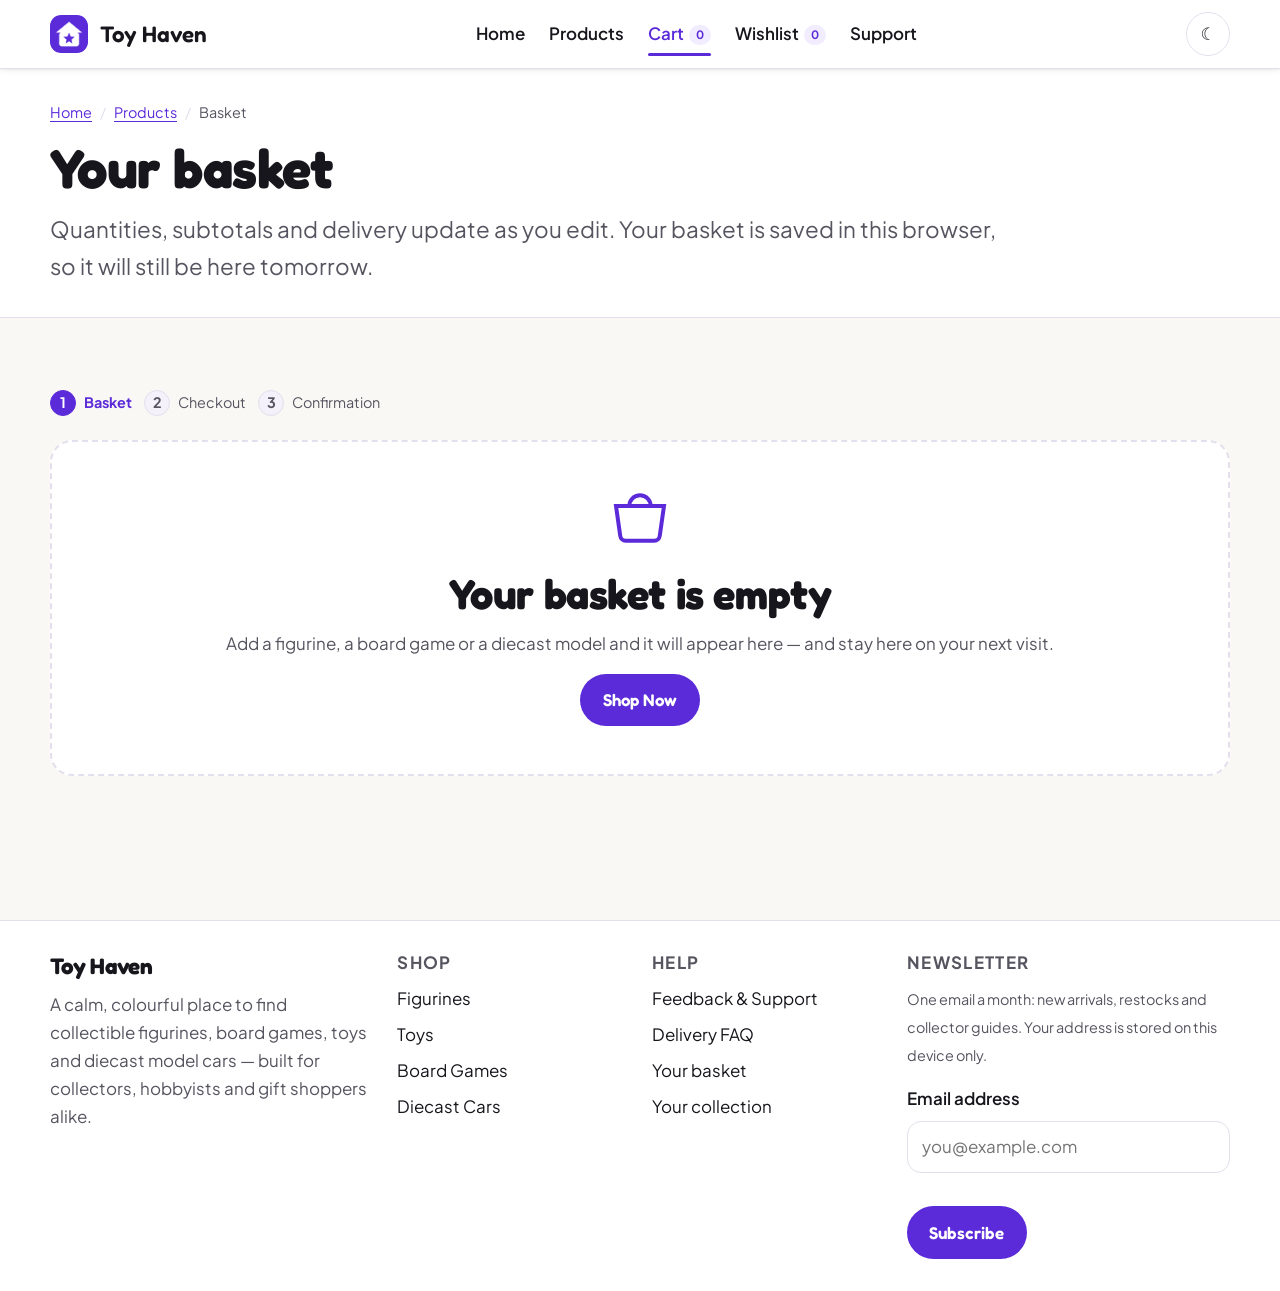
==== commit ccebf31e: "Remove footer bottom bar and add Word submission document Delete the .footer-bottom block (copyright" ====
--- a/cart.html
+++ b/cart.html
@@ -176,10 +176,6 @@
         </div>
       </div>
 
-      <div class="footer-bottom">
-        <p class="mb-0"><small>&copy; <span data-year>2026</span> Toy Haven. Student coursework project — no real transactions take place.</small></p>
-        <p class="mb-0"><small>Built with HTML, CSS and JavaScript. Hosted on GitHub Pages.</small></p>
-      </div>
     </div>
   </footer>
 
--- a/css/components.css
+++ b/css/components.css
@@ -738,18 +738,6 @@
 .footer-list a { color: var(--ink); text-decoration: none; }
 .footer-list a:hover { color: var(--brand); text-decoration: underline; }
 
-.footer-bottom {
-  display: flex;
-  flex-wrap: wrap;
-  gap: var(--space-3);
-  justify-content: space-between;
-  align-items: center;
-  margin-top: var(--space-5);
-  padding-top: var(--space-4);
-  border-top: 1px solid var(--line);
-  color: var(--ink-soft);
-  font-size: var(--step--1);
-}
 
 /* --------------------------------------------------------------------------
    12. Animations
